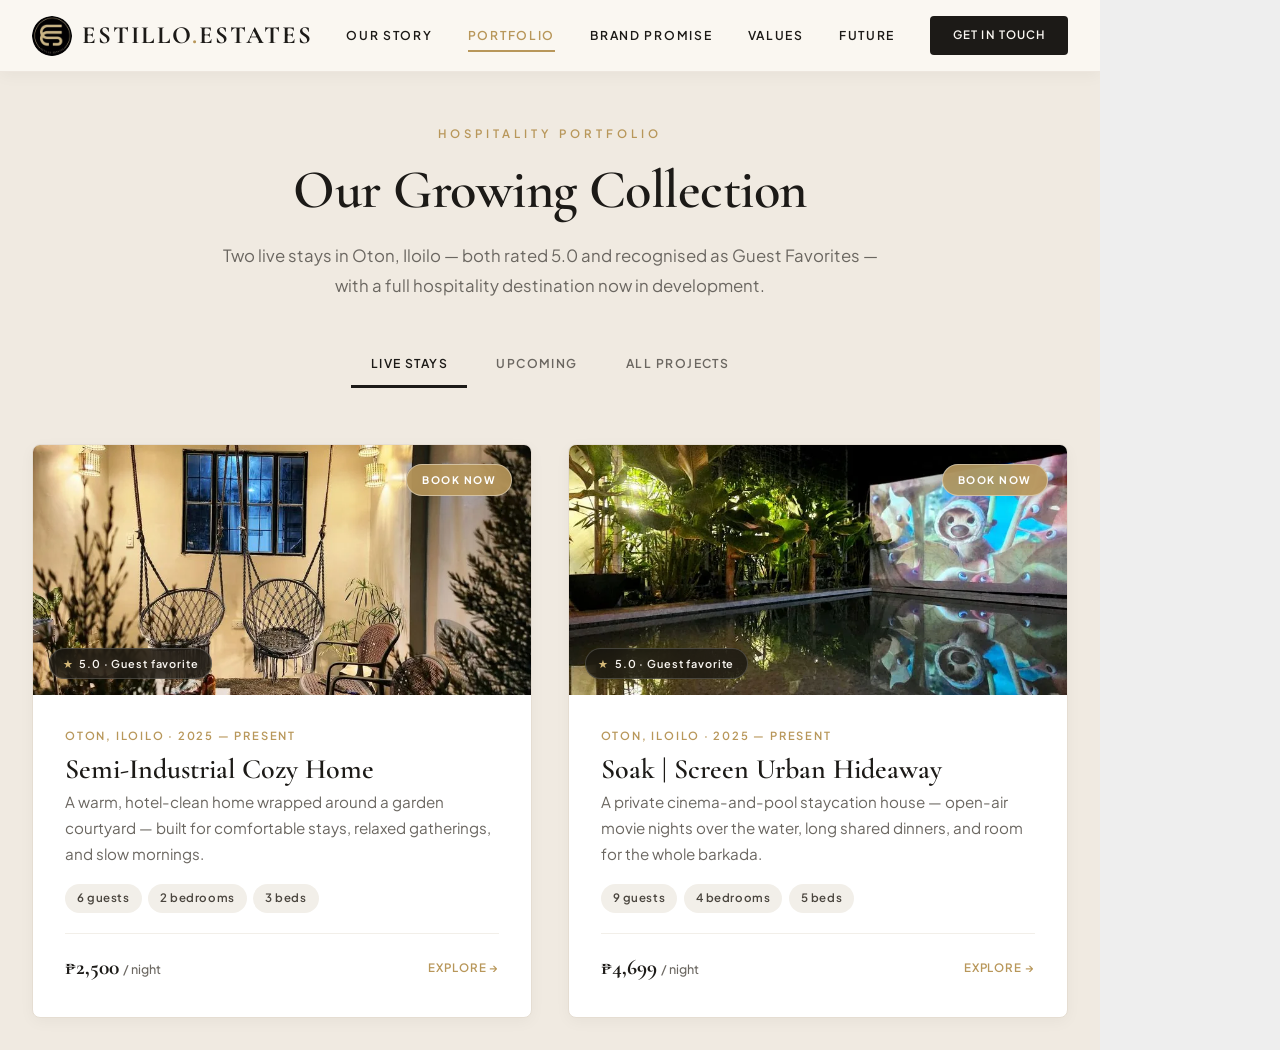
==== __run_check.html @ 3803a46f "hhghg" ====
<!doctype html>
<style>html,body{margin:0;background:#eee}iframe{width:1100px;height:1050px;border:0;display:block}</style>
<iframe id="f" src="/"></iframe>
<script>
document.getElementById('f').addEventListener('load', function(){
  var w=this.contentWindow, d=this.contentDocument;
  d.documentElement.style.scrollBehavior='auto';
  d.querySelectorAll('.reveal').forEach(function(e){e.classList.add('visible');});
  setTimeout(function(){
    w.scrollTo(0, d.getElementById('portfolio').offsetTop - 20);
  }, 300);
});
</script>
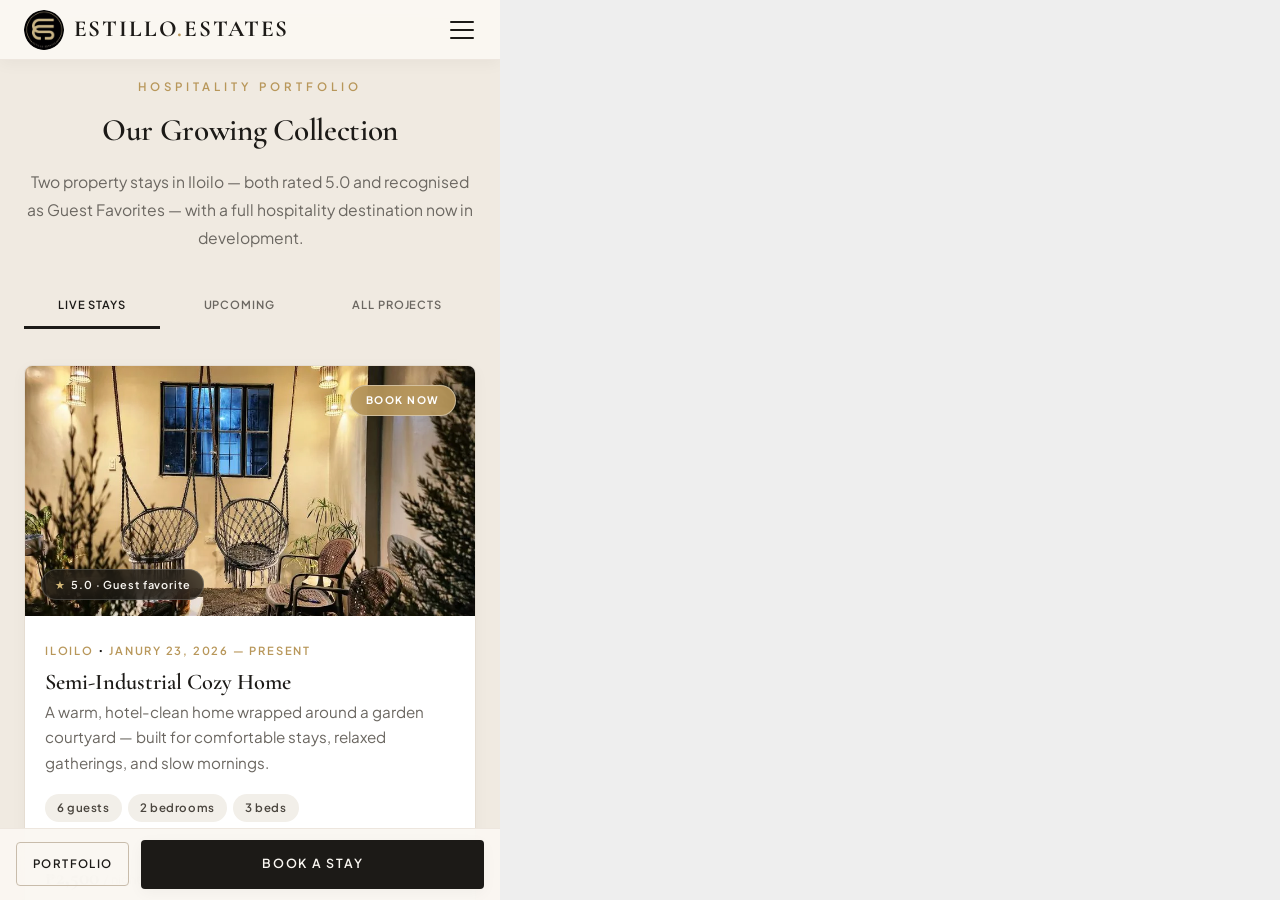
==== commit 1e270555: "fdfdf" ====
--- a/__run_check.html
+++ b/__run_check.html
@@ -1,5 +1,5 @@
 <!doctype html>
-<style>html,body{margin:0;background:#eee}iframe{width:1100px;height:1050px;border:0;display:block}</style>
+<style>html,body{margin:0;background:#eee}iframe{width:500px;height:900px;border:0;display:block}</style>
 <iframe id="f" src="/"></iframe>
 <script>
 document.getElementById('f').addEventListener('load', function(){
